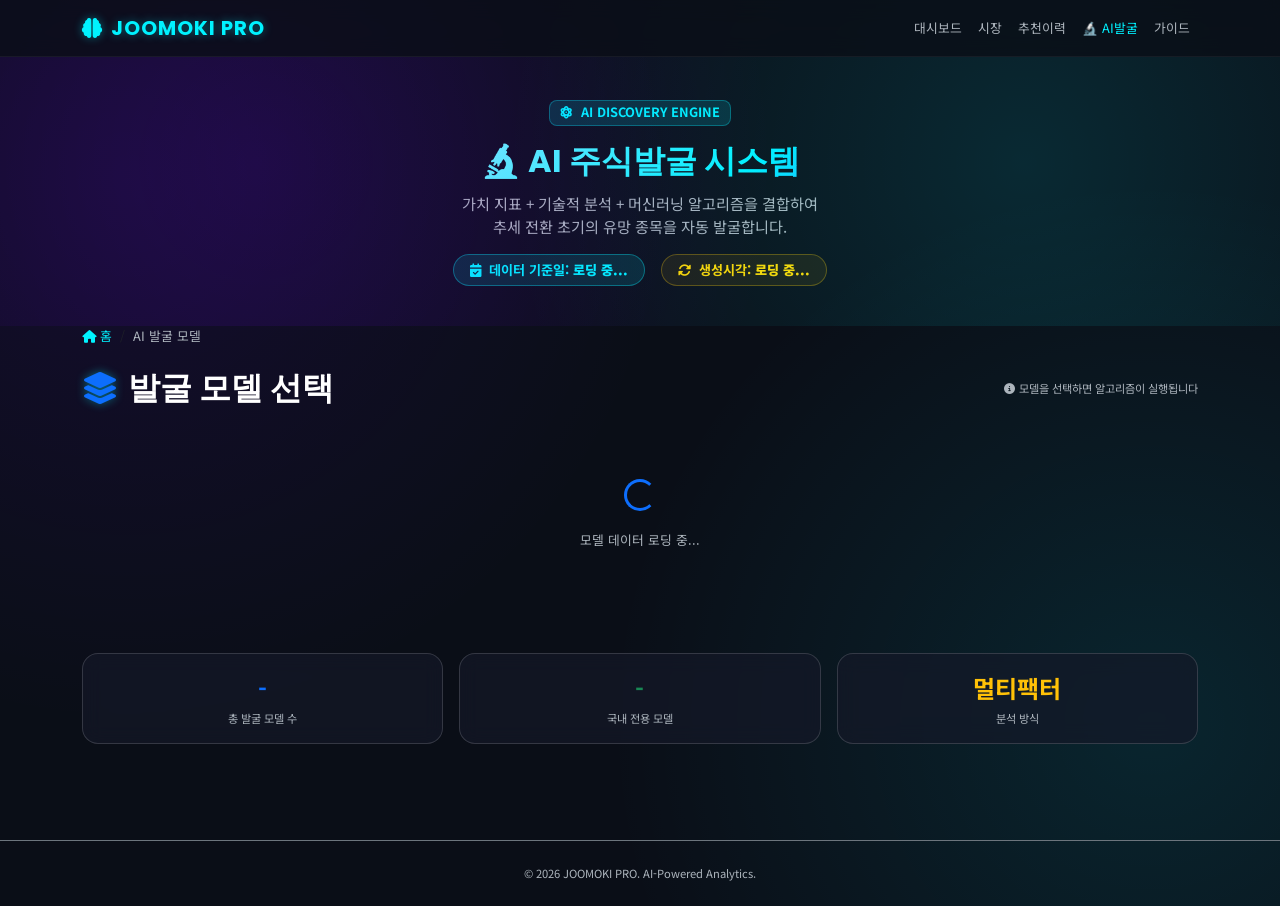
==== discovery.html @ 1b4fd09b "Restore original css and html files from DataStock" ====
<!DOCTYPE html>
<html lang="ko">

<head>
    <meta charset="UTF-8">
    <meta name="viewport" content="width=device-width, initial-scale=1.0">
    <title>AI 주식발굴 | JOOMOKI PRO</title>
    <meta name="description" content="AI 알고리즘 기반 주식 발굴 시스템 - 가치 지표와 기술적 분석을 결합하여 투자 유망 종목을 발굴합니다.">

    <!-- Google Fonts -->
    <link rel="preconnect" href="https://fonts.googleapis.com">
    <link rel="preconnect" href="https://fonts.gstatic.com" crossorigin>
    <link
        href="https://fonts.googleapis.com/css2?family=Noto+Sans+KR:wght@300;400;500;700&family=Poppins:wght@400;600;700&display=swap"
        rel="stylesheet">

    <!-- Bootstrap 5 CSS -->
    <link href="https://cdn.jsdelivr.net/npm/bootstrap@5.3.0/dist/css/bootstrap.min.css" rel="stylesheet">

    <!-- Font Awesome -->
    <link rel="stylesheet" href="https://cdnjs.cloudflare.com/ajax/libs/font-awesome/6.4.0/css/all.min.css">

    <!-- Custom CSS -->
    <link rel="stylesheet" href="css/style.css">

    <style>
        /* ─── 발굴 페이지 전용 스타일 ─── */
        .discovery-hero {
            padding: 100px 0 40px;
            text-align: center;
            position: relative;
            overflow: hidden;
        }

        .discovery-hero::before {
            content: '';
            position: absolute;
            top: 0;
            left: 0;
            right: 0;
            bottom: 0;
            background:
                radial-gradient(circle at 20% 50%, rgba(112, 0, 255, 0.15) 0%, transparent 50%),
                radial-gradient(circle at 80% 50%, rgba(0, 242, 255, 0.12) 0%, transparent 50%);
            pointer-events: none;
        }

        .discovery-hero-title {
            font-family: 'Poppins', sans-serif;
            font-weight: 700;
            font-size: 2rem;
            background: linear-gradient(135deg, #fff 0%, #00f2ff 60%, #7000ff 100%);
            -webkit-background-clip: text;
            background-clip: text;
            -webkit-text-fill-color: transparent;
            margin-bottom: 12px;
            animation: fadeInUp 0.7s ease-out;
        }

        .discovery-hero-sub {
            color: #adb5bd;
            font-size: 0.95rem;
            animation: fadeInUp 0.9s ease-out;
        }

        /* 모델 카드 */
        .model-card {
            cursor: pointer;
            transition: transform 0.25s, box-shadow 0.25s, border-color 0.25s;
        }

        .model-card:hover {
            transform: translateY(-6px);
            box-shadow: 0 12px 35px rgba(0, 0, 0, 0.5);
        }

        /* 결과 테이블 - 다크 테마 강제 적용 (Bootstrap 오버라이드) */
        .discovery-table {
            border-collapse: separate !important;
            border-spacing: 0 6px !important;
            --bs-table-bg: transparent !important;
            --bs-table-color: #f8f9fa !important;
            --bs-table-border-color: transparent !important;
            --bs-table-striped-bg: rgba(20, 25, 40, 0.9) !important;
        }

        .discovery-table thead th {
            background: rgba(10, 15, 30, 0.95) !important;
            color: #00f2ff !important;
            border: none !important;
            padding: 10px 14px;
            font-weight: 600;
            font-size: 0.8rem;
            letter-spacing: 0.8px;
            text-transform: uppercase;
            white-space: nowrap;
        }

        .discovery-table tbody tr,
        .discovery-table tbody tr td {
            --bs-table-bg: rgba(20, 25, 40, 0.9) !important;
            background-color: rgba(20, 25, 40, 0.9) !important;
        }

        .discovery-table tbody tr.discovery-row:hover,
        .discovery-table tbody tr.discovery-row:hover td {
            background-color: rgba(0, 242, 255, 0.07) !important;
            --bs-table-bg: rgba(0, 242, 255, 0.07) !important;
            transform: scale(1.005);
        }

        .discovery-table td {
            border: none !important;
            padding: 10px 10px !important;
            vertical-align: middle !important;
            color: #f8f9fa !important;
            font-size: 0.85rem;
            white-space: nowrap;
        }

        @media (max-width: 576px) {
            .discovery-table td {
                padding: 8px 8px !important;
                font-size: 0.78rem;
            }

            .discovery-table thead th {
                padding: 8px 8px;
                font-size: 0.72rem;
            }
        }

        .discovery-table td:first-child {
            border-top-left-radius: 10px;
            border-bottom-left-radius: 10px;
            white-space: nowrap;
        }

        .discovery-table td:last-child {
            border-top-right-radius: 10px;
            border-bottom-right-radius: 10px;
        }

        /* reason-row 배경 */
        .discovery-table tr.reason-row td {
            background-color: transparent !important;
        }

        /* 알고리즘 설명 박스 */
        .algo-box {
            background: rgba(20, 25, 40, 0.8);
            border: 1px solid rgba(0, 242, 255, 0.15);
            border-radius: 16px;
            padding: 24px;
            margin-bottom: 24px;
        }

        /* 빵 부스럼 */
        .breadcrumb {
            background: transparent;
        }

        .breadcrumb-item a {
            color: #00f2ff;
            text-decoration: none;
        }

        .breadcrumb-item.active {
            color: #adb5bd;
        }

        /* 발굴 카운트 뱃지 */
        .count-badge {
            background: rgba(0, 255, 157, 0.12);
            color: #00ff9d;
            border: 1px solid rgba(0, 255, 157, 0.3);
            padding: 4px 12px;
            border-radius: 20px;
            font-size: 0.8rem;
            font-weight: 600;
        }

        /* 사유 토글 행 */
        .reason-row td {
            padding: 0;
        }

        /* 스켈레톤 로딩 애니메이션 */
        @keyframes shimmer {
            0% {
                background-position: -468px 0
            }

            100% {
                background-position: 468px 0
            }
        }

        .loading-pulse {
            animation: shimmer 1.4s linear infinite;
            background: linear-gradient(to right, rgba(255, 255, 255, 0.03) 8%,
                    rgba(255, 255, 255, 0.08) 18%, rgba(255, 255, 255, 0.03) 33%);
            background-size: 800px 100%;
        }
    </style>
</head>

<body>
    <!-- 네비게이션 바 -->
    <nav class="navbar navbar-expand-lg fixed-top">
        <div class="container">
            <a class="navbar-brand" href="index.html">
                <i class="fas fa-brain me-2"></i>JOOMOKI PRO
            </a>
            <button class="navbar-toggler" type="button" data-bs-toggle="collapse" data-bs-target="#navbarNav">
                <span class="navbar-toggler-icon"></span>
            </button>
            <div class="collapse navbar-collapse" id="navbarNav">
                <ul class="navbar-nav ms-auto">
                    <li class="nav-item"><a class="nav-link" href="index.html#dashboard">대시보드</a></li>
                    <li class="nav-item"><a class="nav-link" href="index.html#market-list">시장</a></li>
                    <li class="nav-item"><a class="nav-link" href="history.html">추천이력</a></li>
                    <li class="nav-item"><a class="nav-link active" href="discovery.html">🔬 AI발굴</a></li>
                    <li class="nav-item"><a class="nav-link" href="index.html#education">가이드</a></li>
                </ul>
            </div>
        </div>
    </nav>

    <!-- 히어로 섹션 -->
    <div class="discovery-hero">
        <div class="container">
            <div class="mb-3">
                <span class="badge badge-ai">
                    <i class="fas fa-atom me-1"></i> AI DISCOVERY ENGINE
                </span>
            </div>
            <h1 class="discovery-hero-title">🔬 AI 주식발굴 시스템</h1>
            <p class="discovery-hero-sub">
                가치 지표 + 기술적 분석 + 머신러닝 알고리즘을 결합하여<br>
                추세 전환 초기의 유망 종목을 자동 발굴합니다.
            </p>
            <!-- 기준일자 배지 -->
            <div class="d-flex align-items-center justify-content-center gap-3 mt-3 flex-wrap" id="hero-date-info">
                <span class="badge px-3 py-2"
                    style="background:rgba(0,242,255,0.12); color:#00f2ff; border:1px solid rgba(0,242,255,0.35); font-size:0.82rem; border-radius:20px;">
                    <i class="fas fa-calendar-check me-1"></i>
                    데이터 기준일: <strong id="hero-data-date">로딩 중...</strong>
                </span>
                <span class="badge px-3 py-2"
                    style="background:rgba(255,200,0,0.08); color:#ffd700; border:1px solid rgba(255,200,0,0.3); font-size:0.82rem; border-radius:20px;">
                    <i class="fas fa-sync-alt me-1"></i>
                    생성시각: <strong id="hero-last-updated">로딩 중...</strong>
                </span>
            </div>
        </div>
    </div>

    <!-- 메인 콘텐츠 -->
    <div class="container pb-5">

        <!-- 빵 부스럼 네비게이션 -->
        <nav aria-label="breadcrumb" class="mb-4">
            <ol class="breadcrumb">
                <li class="breadcrumb-item"><a href="index.html"><i class="fas fa-home me-1"></i>홈</a></li>
                <li class="breadcrumb-item active">AI 발굴 모델</li>
                <li class="breadcrumb-item" id="breadcrumb-model" style="display:none;">
                    <span id="breadcrumb-model-name"></span>
                </li>
            </ol>
        </nav>

        <!-- ───────────────────────────────────────────── -->
        <!-- 뷰 1: 모델 목록 화면                         -->
        <!-- ───────────────────────────────────────────── -->
        <div id="view-model-list">
            <div class="d-flex align-items-center justify-content-between mb-4">
                <h2 class="section-title text-white m-0">
                    <i class="fas fa-layer-group text-primary"></i> 발굴 모델 선택
                </h2>
                <span class="text-muted small">
                    <i class="fas fa-info-circle me-1"></i>모델을 선택하면 알고리즘이 실행됩니다
                </span>
            </div>

            <div class="row g-4" id="model-list-container">
                <!-- discovery.js가 카드 생성 -->
                <div class="col-12 text-center py-5">
                    <div class="spinner-border text-primary" role="status"></div>
                    <p class="mt-3 text-muted">모델 데이터 로딩 중...</p>
                </div>
            </div>

            <!-- 모델 소개 통계 행 -->
            <div class="row g-3 mt-4" id="stats-row">
                <div class="col-md-4">
                    <div class="glass-card text-center">
                        <div class="text-primary fw-bold fs-4 mb-1" id="stat-total-models">-</div>
                        <div class="text-muted small">총 발굴 모델 수</div>
                    </div>
                </div>
                <div class="col-md-4">
                    <div class="glass-card text-center">
                        <div class="text-success fw-bold fs-4 mb-1" id="stat-kr-models">-</div>
                        <div class="text-muted small">국내 전용 모델</div>
                    </div>
                </div>
                <div class="col-md-4">
                    <div class="glass-card text-center">
                        <div class="text-warning fw-bold fs-4 mb-1" id="stat-algo-count">멀티팩터</div>
                        <div class="text-muted small">분석 방식</div>
                    </div>
                </div>
            </div>
        </div>

        <!-- ───────────────────────────────────────────── -->
        <!-- 뷰 2: 모델 결과 화면                         -->
        <!-- ───────────────────────────────────────────── -->
        <div id="view-model-result" style="display:none;">

            <!-- 뒤로가기 + 제목 -->
            <div class="d-flex align-items-center gap-3 mb-4">
                <button class="btn btn-sm" onclick="goBack()"
                    style="background:rgba(255,255,255,0.07); color:#adb5bd; border:1px solid rgba(255,255,255,0.15);">
                    <i class="fas fa-arrow-left me-1"></i> 모델 목록
                </button>
                <div>
                    <span class="badge me-2" id="model-algo-badge"></span>
                    <strong class="text-white" id="model-algo-title"></strong>
                </div>
            </div>

            <!-- 알고리즘 설명 박스 -->
            <div class="algo-box mb-4">
                <div class="d-flex align-items-center gap-2 mb-3">
                    <i class="fas fa-microchip text-primary"></i>
                    <h5 class="text-white m-0">알고리즘 산출 기준</h5>
                </div>
                <div id="model-algo-desc" class="text-muted" style="line-height:1.75; font-size:0.88rem;">
                    <!-- discovery.js가 주입 -->
                </div>
            </div>

            <!-- 발굴 결과 테이블 -->
            <div class="glass-card">
                <div class="d-flex align-items-center justify-content-between mb-2">
                    <h5 class="text-white m-0">
                        <i class="fas fa-star text-warning me-2"></i>발굴 종목 리스트
                    </h5>
                    <span class="count-badge" id="discovery-count">분석 중...</span>
                </div>
                <!-- 기준일자 인포바 -->
                <div class="d-flex align-items-center gap-3 mb-3 flex-wrap">
                    <span class="small" style="color:#adb5bd;">
                        <i class="fas fa-calendar-alt me-1" style="color:#00f2ff;"></i>
                        데이터 기준일: <strong id="result-data-date" style="color:#00f2ff;">-</strong>
                    </span>
                    <span class="small" style="color:#adb5bd;">
                        <i class="fas fa-clock me-1" style="color:#ffd700;"></i>
                        Export 시각: <strong id="result-last-updated" style="color:#ffd700;">-</strong>
                    </span>
                </div>
                <div class="table-responsive">
                    <table class="table discovery-table">
                        <thead>
                            <tr>
                                <th>순위 / 종목</th>
                                <th>현재가</th>
                                <th>등락률</th>
                                <th>발굴점수</th>
                                <th>AI점수</th>
                                <th>선정 사유</th>
                            </tr>
                        </thead>
                        <tbody id="discovery-result-body">
                            <tr>
                                <td colspan="6" class="text-center py-5">
                                    <div class="spinner-border text-primary mb-3" role="status"></div>
                                    <p class="text-muted">알고리즘 분석 중...</p>
                                </td>
                            </tr>
                        </tbody>
                    </table>
                </div>

                <!-- 면책 고지 -->
                <div class="mt-3 p-3 rounded-3"
                    style="background:rgba(255,200,0,0.05); border:1px solid rgba(255,200,0,0.15);">
                    <p class="text-muted small mb-0">
                        <i class="fas fa-exclamation-triangle text-warning me-1"></i>
                        <strong class="text-warning">투자 유의사항:</strong>
                        본 발굴 결과는 AI 알고리즘에 의한 참고 정보이며 투자 권유가 아닙니다.
                        실제 투자 결정은 충분한 리서치와 전문가 상담을 통해 신중하게 이루어져야 합니다.
                        손절/익절 기준은 모델의 백테스트 결과에 기반한 가이드라인입니다.
                    </p>
                </div>
            </div>
        </div>
    </div>

    <!-- 푸터 -->
    <footer class="text-center py-4 mt-5 border-top border-secondary text-muted small">
        <p class="mb-0">&copy; 2026 JOOMOKI PRO. AI-Powered Analytics.</p>
    </footer>

    <!-- Scripts -->
    <script src="https://cdn.jsdelivr.net/npm/bootstrap@5.3.0/dist/js/bootstrap.bundle.min.js"></script>

    <!-- 주식 데이터 로드 (index.html과 동일하게 로드) -->
    <!-- STOCK_DATA_SCRIPTS_START -->
    <script src="data/stock_data_base.js"></script>
    <script src="data/stock_data_kr_1.js"></script>
    <script src="data/stock_data_kr_2.js"></script>
    <script src="data/stock_data_kr_3.js"></script>
    <script src="data/stock_data_kr_4.js"></script>
    <script src="data/stock_data_kr_5.js"></script>
    <script src="data/stock_data_kr_6.js"></script>
    <script src="data/stock_data_kr_7.js"></script>
    <script src="data/stock_data_kr_8.js"></script>
    <!-- STOCK_DATA_SCRIPTS_END -->

    <!-- AI 발굴 엔진 -->
    <script src="js/discovery.js"></script>
</body>

</html>
---- css/style.css ----
/* Modern AI/Cyberpunk Theme */
:root {
    --bg-dark: #0a0e17;
    /* Deep Space Blue */
    --bg-card: rgba(20, 25, 40, 0.7);
    /* Glassmorphism Card */
    --primary-color: #00f2ff;
    /* Neon Cyan */
    --secondary-color: #7000ff;
    /* Neon Purple */
    --accent-color: #ff0055;
    /* Neon Pink/Red */
    --text-main: #f8f9fa;
    /* Lighter white */
    --text-muted: #adb5bd;
    /* Lighter gray for better visibility */
    --success-color: #00ff9d;
    --danger-color: #ff4d7d;
    /* Brighter Red/Pink */
    --warning-color: #ffd700;
    --down-color: #4da3ff;
    /* Brighter Blue for dark bg */
    --font-heading: 'Poppins', sans-serif;
    --font-body: 'Noto Sans KR', sans-serif;
    --card-border: 1px solid rgba(255, 255, 255, 0.15);
    --glow-primary: 0 0 10px rgba(0, 242, 255, 0.4);
    --glow-secondary: 0 0 15px rgba(112, 0, 255, 0.3);
}

body {
    background-color: var(--bg-dark);
    color: var(--text-main);
    font-family: var(--font-body);
    font-size: 0.8rem;
    /* 전체적으로 30% 정도 축소 (기본 16px -> 약 11~12px 체감) */
    overflow-x: hidden;
    background-image:
        radial-gradient(circle at 10% 20%, rgba(112, 0, 255, 0.1) 0%, transparent 40%),
        radial-gradient(circle at 90% 80%, rgba(0, 242, 255, 0.1) 0%, transparent 40%);
}

/* Navbar */
.navbar {
    background: rgba(10, 14, 23, 0.8) !important;
    backdrop-filter: blur(10px);
    border-bottom: 1px solid rgba(255, 255, 255, 0.05);
}

.navbar-brand {
    font-family: var(--font-heading);
    font-weight: 700;
    color: var(--primary-color) !important;
    text-shadow: var(--glow-primary);
    letter-spacing: 1px;
}

.nav-link {
    color: var(--text-muted) !important;
    transition: color 0.3s ease;
}

.nav-link:hover,
.nav-link.active {
    color: var(--primary-color) !important;
}

/* Hero Section */
.hero-section {
    position: relative;
    padding: 30px 0 20px;
    /* 패딩 추가 축소 */
    background: transparent;
    overflow: hidden;
}

.hero-title {
    font-size: 1.5rem;
    /* 모바일 한 줄 표시를 위해 대폭 축소 */
    font-weight: 700;
    background: linear-gradient(135deg, #fff 0%, var(--primary-color) 100%);
    -webkit-background-clip: text;
    background-clip: text;
    -webkit-text-fill-color: transparent;
    margin-bottom: 20px;
    animation: fadeInUp 0.8s ease-out;
}

.hero-subtitle {
    font-size: 1.2rem;
    color: var(--text-muted);
    margin-bottom: 30px;
    animation: fadeInUp 1s ease-out;
}

/* Buttons */
.btn-ai {
    background: linear-gradient(45deg, var(--secondary-color), var(--primary-color));
    border: none;
    color: white;
    padding: 12px 30px;
    border-radius: 50px;
    font-weight: 600;
    box-shadow: 0 4px 15px rgba(0, 242, 255, 0.3);
    transition: transform 0.3s, box-shadow 0.3s;
}

.btn-ai:hover {
    transform: translateY(-2px);
    box-shadow: 0 6px 20px rgba(0, 242, 255, 0.5);
    color: white;
}

/* Cards & Glassmorphism */
.glass-card {
    background: var(--bg-card);
    backdrop-filter: blur(10px);
    border: var(--card-border);
    border-radius: 16px;
    padding: 16px;
    transition: transform 0.3s, box-shadow 0.3s;
}

.glass-card:hover {
    transform: translateY(-5px);
    box-shadow: 0 10px 30px rgba(0, 0, 0, 0.5);
    border-color: rgba(0, 242, 255, 0.3);
}

.section-title {
    font-family: var(--font-heading);
    font-weight: 700;
    margin-bottom: 20px;
    display: flex;
    align-items: center;
    gap: 10px;
}

.section-title i {
    text-shadow: var(--glow-primary);
}

/* Stock Table */
/* Stock Table */
.table-dark-custom {
    --bs-table-bg: transparent;
    --bs-table-color: var(--text-main);
    background: transparent;
    color: var(--text-main) !important;
    border-collapse: separate;
    border-spacing: 0 8px;
    /* Row spacing */
}

.table-dark-custom thead th {
    background: rgba(255, 255, 255, 0.05) !important;
    border: none;
    padding: 10px;
    font-weight: 600;
    color: var(--primary-color) !important;
    text-transform: uppercase;
    font-size: 0.8rem;
    letter-spacing: 1px;
    white-space: nowrap;
}

.table-dark-custom tbody tr {
    background: var(--bg-card);
    transition: transform 0.2s, background 0.2s;
}

.table-dark-custom tbody tr:hover {
    transform: scale(1.01);
    background: rgba(255, 255, 255, 0.08) !important;
    position: relative;
    z-index: 10;
    box-shadow: 0 5px 15px rgba(0, 0, 0, 0.3);
}

.table-dark-custom td {
    background-color: transparent !important;
    /* Ensure TR background shows */
    border: none;
    padding: 8px 10px;
    vertical-align: middle;
    color: var(--text-main);
    white-space: nowrap;
    font-size: 0.9rem;
    /* Fallback */
}

.table-dark-custom td:first-child {
    border-top-left-radius: 10px;
    border-bottom-left-radius: 10px;
}

.table-dark-custom td:last-child {
    border-top-right-radius: 10px;
    border-bottom-right-radius: 10px;
}

/* Badges & Indicators */
.badge-ai {
    background: rgba(0, 242, 255, 0.15);
    color: var(--primary-color);
    border: 1px solid rgba(0, 242, 255, 0.3);
    padding: 5px 10px;
    border-radius: 8px;
    font-size: 0.8rem;
}

.badge-up {
    color: var(--danger-color);
    /* Red for up in Korea/US standard? Actually usually Red is Up in Korea, Green is Up in US. Let's stick to Red Up for KR context or Green Up for Global. User is likely KR based. Let's use Red for Up. */
    background: rgba(255, 51, 102, 0.1);
    border: 1px solid rgba(255, 51, 102, 0.3);
    padding: 5px 10px;
    border-radius: 8px;
}

.badge-down {
    color: var(--secondary-color);
    /* Blue/Purple for down */
    background: rgba(112, 0, 255, 0.1);
    border: 1px solid rgba(112, 0, 255, 0.3);
    padding: 5px 10px;
    border-radius: 8px;
}

/* Search Box */
.search-container {
    position: relative;
    width: 100%;
    max-width: 400px;
}

.search-input {
    width: 100%;
    background: rgba(255, 255, 255, 0.05);
    border: 1px solid rgba(255, 255, 255, 0.1);
    border-radius: 50px;
    padding: 12px 20px 12px 45px;
    color: white;
    transition: all 0.3s;
}

.search-input:focus {
    background: rgba(255, 255, 255, 0.1);
    border-color: var(--primary-color);
    box-shadow: 0 0 10px rgba(0, 242, 255, 0.3);
    outline: none;
}

.search-icon {
    position: absolute;
    left: 15px;
    top: 50%;
    transform: translateY(-50%);
    color: var(--text-muted);
}

/* Modal */
.modal-content {
    background: #0f1420;
    border: 1px solid rgba(0, 242, 255, 0.2);
    box-shadow: 0 0 30px rgba(0, 0, 0, 0.8);
}

.modal-header {
    border-bottom: 1px solid rgba(255, 255, 255, 0.1);
}

.btn-close {
    filter: invert(1);
}

/* Animations */
@keyframes fadeInUp {
    from {
        opacity: 0;
        transform: translateY(20px);
    }

    to {
        opacity: 1;
        transform: translateY(0);
    }
}

/* Scrollbar */
::-webkit-scrollbar {
    width: 8px;
}

::-webkit-scrollbar-track {
    background: #0a0e17;
}

::-webkit-scrollbar-thumb {
    background: #2d3748;
    border-radius: 4px;
}

/* Bootstrap Overrides */
.text-muted {
    color: var(--text-muted) !important;
}

.list-group-item {
    background-color: transparent !important;
    color: var(--text-main);
}

.btn-close {
    filter: invert(1) grayscale(100%) brightness(200%);
}

/* Modal Specifics */
#modalStockName {
    color: var(--primary-color);
    text-shadow: 0 0 10px rgba(0, 242, 255, 0.3);
}

#modalPrice,
#modalPER,
#modalPBR {
    color: #fff;
    text-shadow: 0 0 5px rgba(255, 255, 255, 0.2);
}

/* Ensure canvas visibility */
canvas {
    max-width: 100%;
}
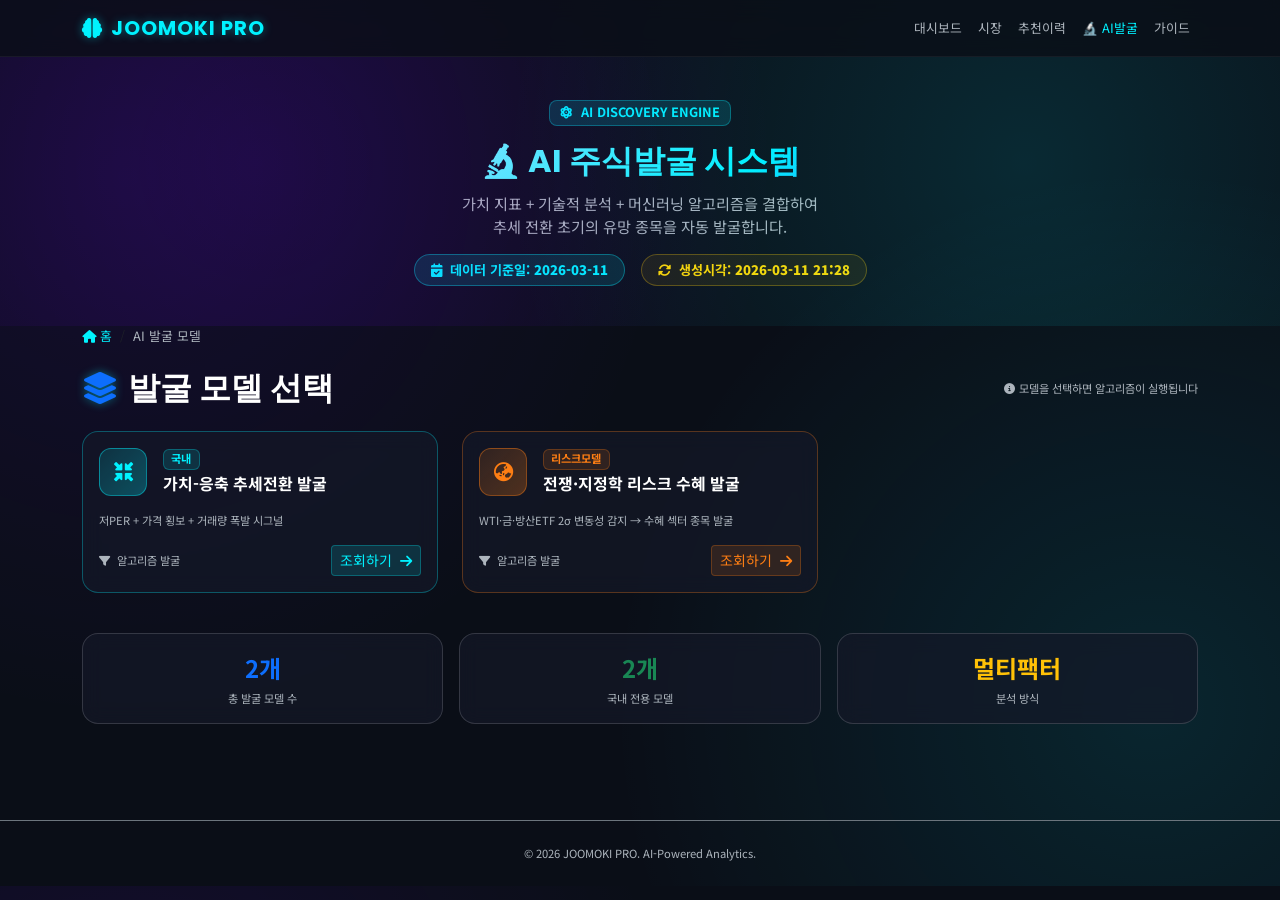
==== commit 803c5db8: "Move geo risk model to AI discovery page, remove from main dashboard" ====
--- a/discovery.html
+++ b/discovery.html
@@ -421,6 +421,7 @@
     <!-- STOCK_DATA_SCRIPTS_END -->
 
     <!-- AI 발굴 엔진 -->
+    <script src="data/geo_risk_data.js"></script>
     <script src="js/discovery.js"></script>
 </body>
 
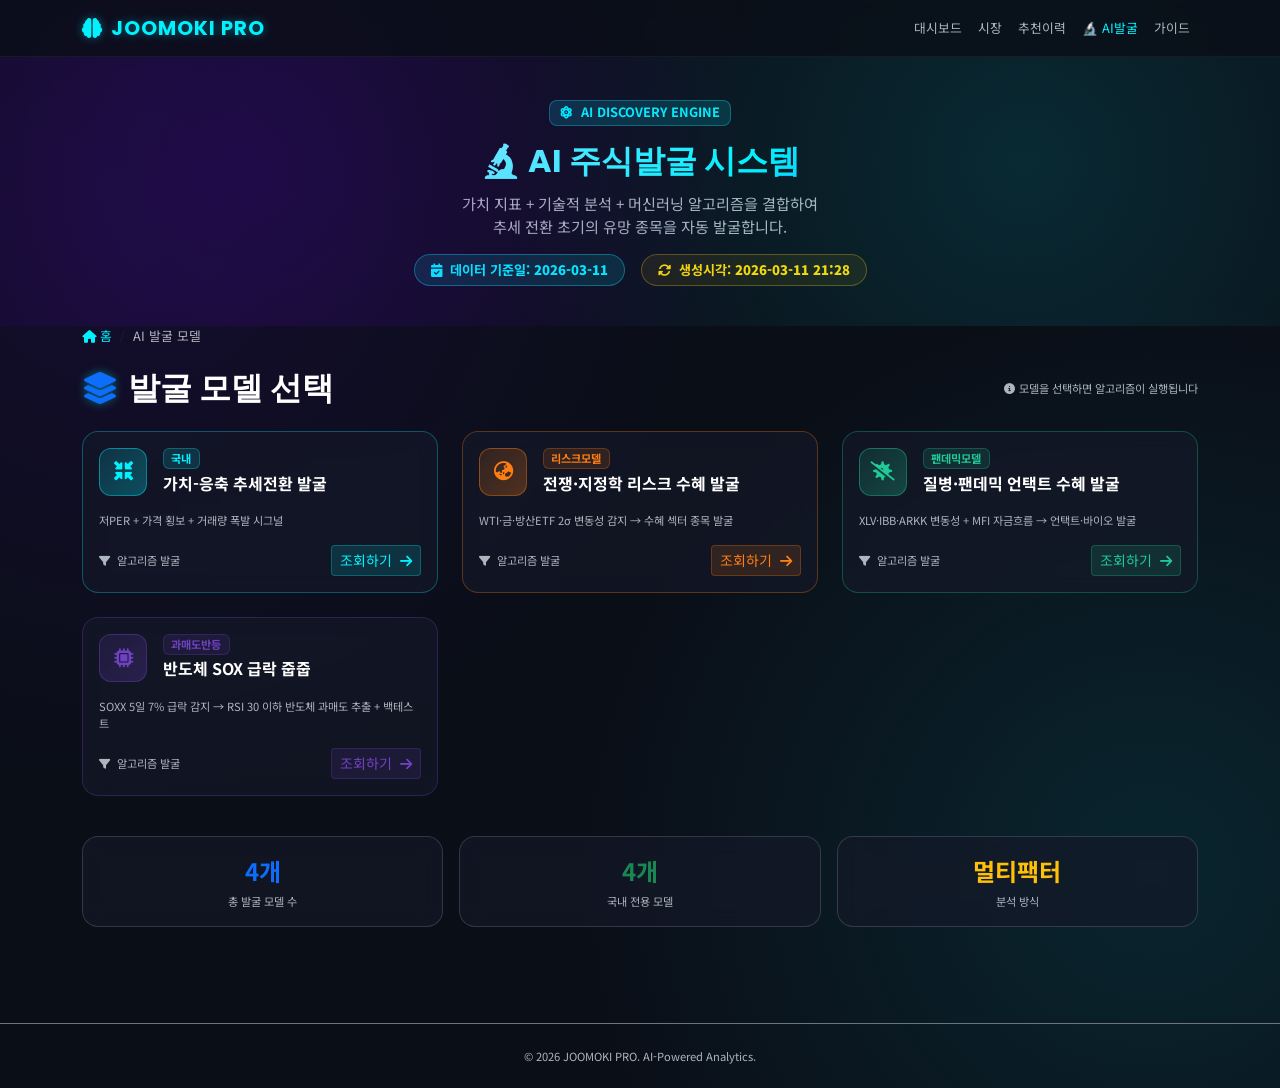
==== commit 5de05379: "Add Pandemic and Semiconductor SOX Dip discovery models" ====
--- a/discovery.html
+++ b/discovery.html
@@ -422,6 +422,8 @@
 
     <!-- AI 발굴 엔진 -->
     <script src="data/geo_risk_data.js"></script>
+    <script src="data/pandemic_data.js"></script>
+    <script src="data/semi_dip_data.js"></script>
     <script src="js/discovery.js"></script>
 </body>
 
